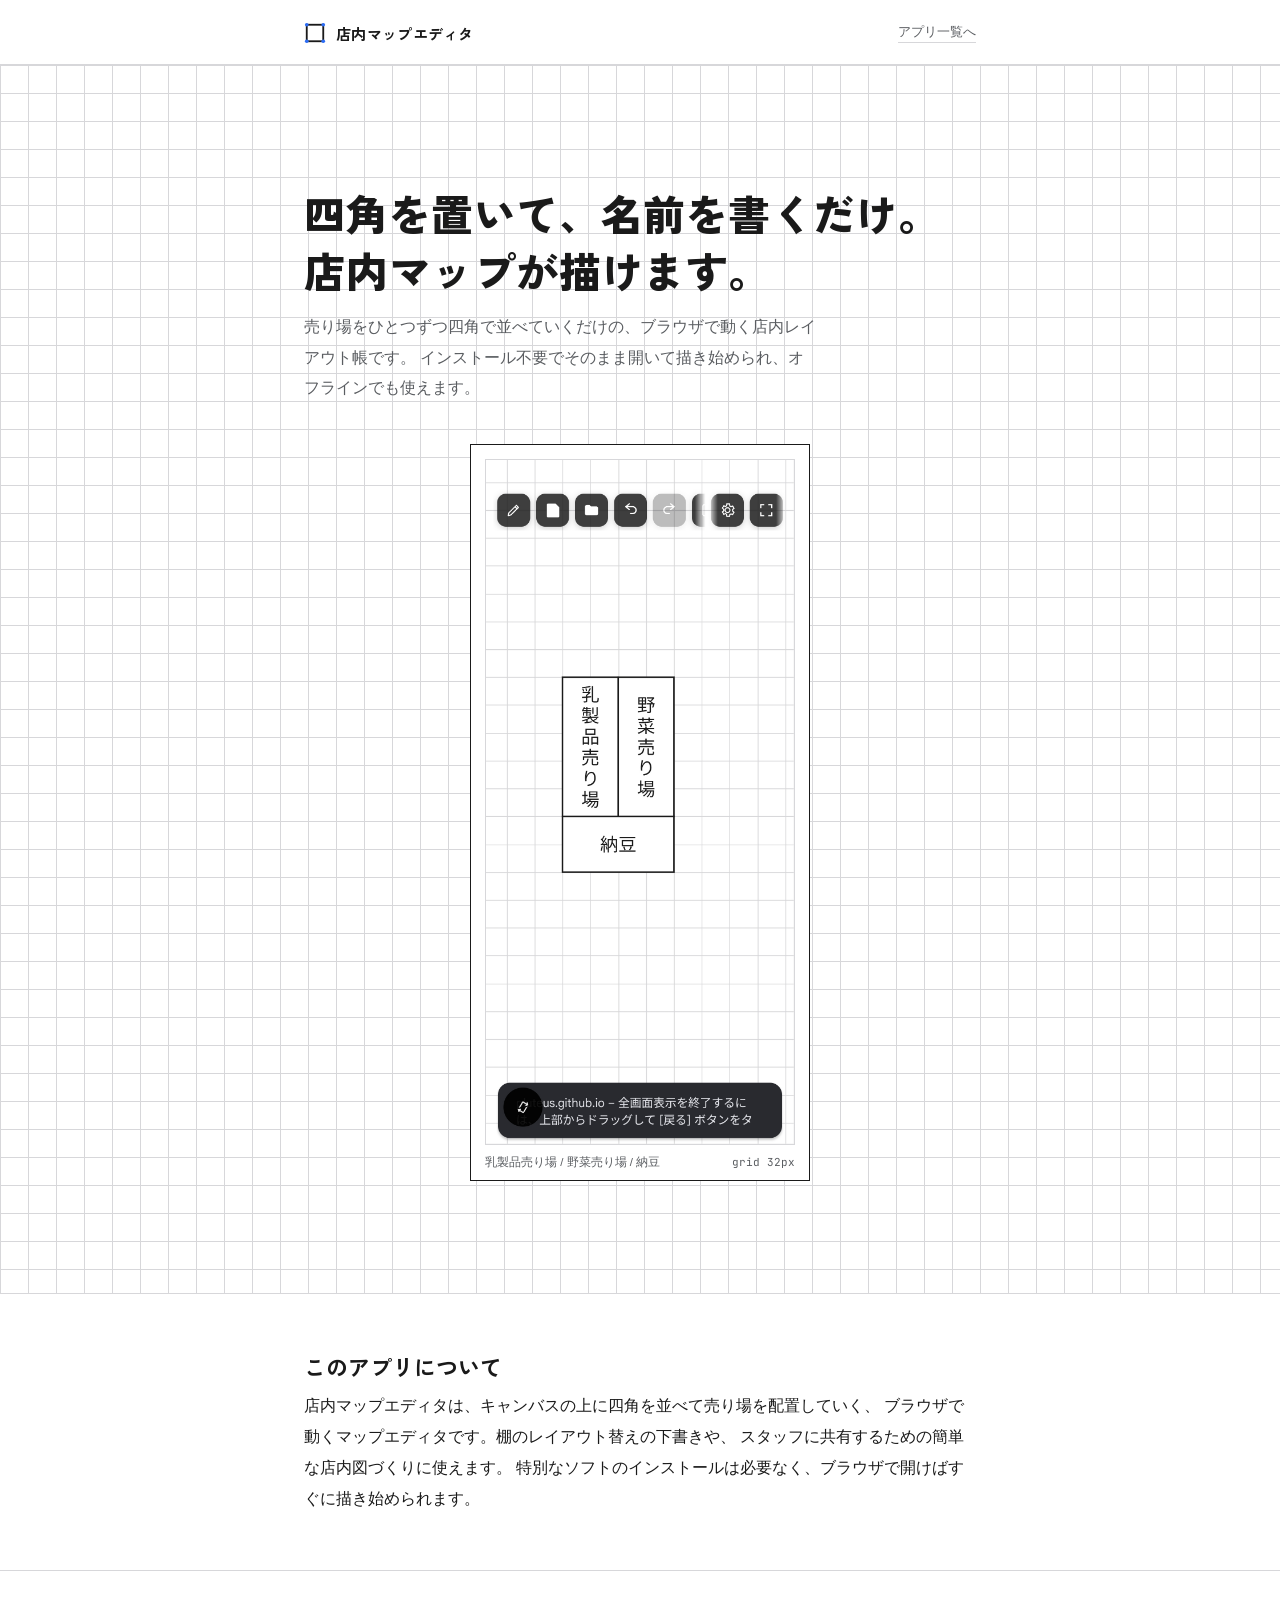
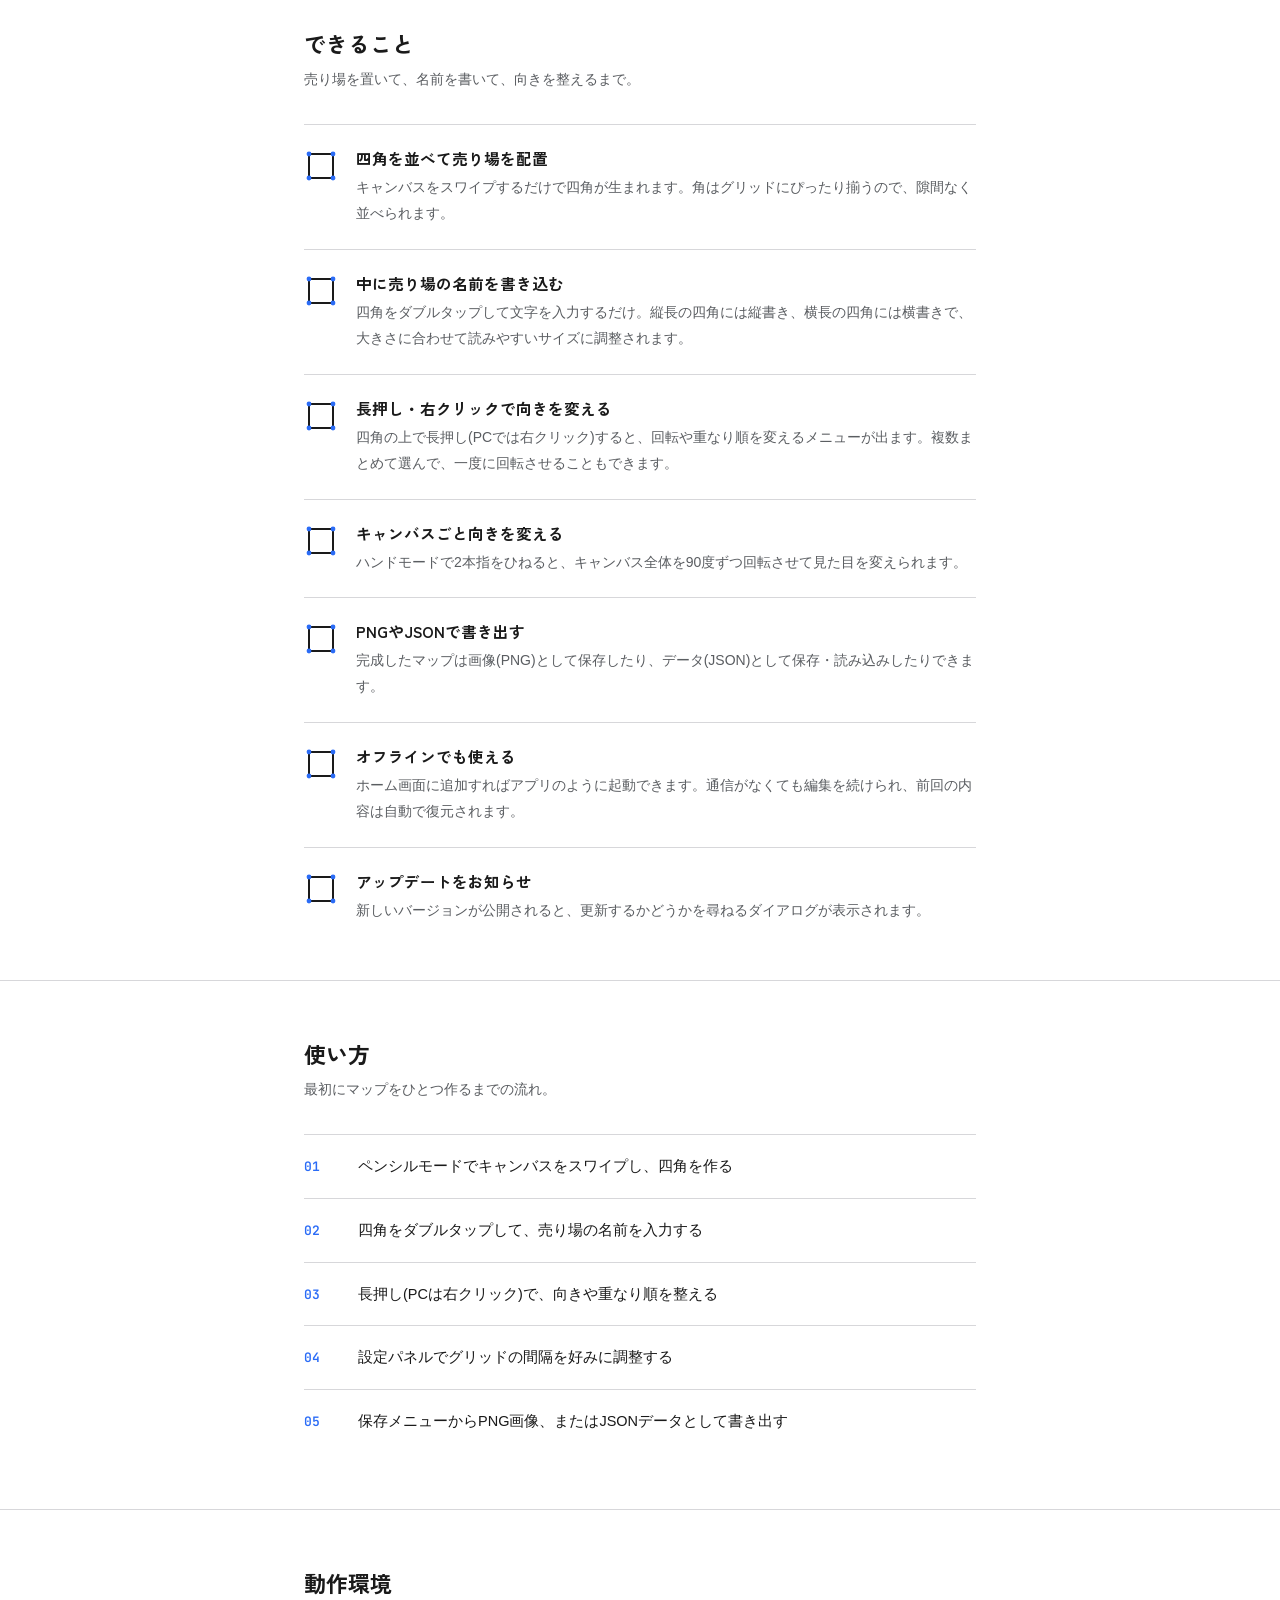
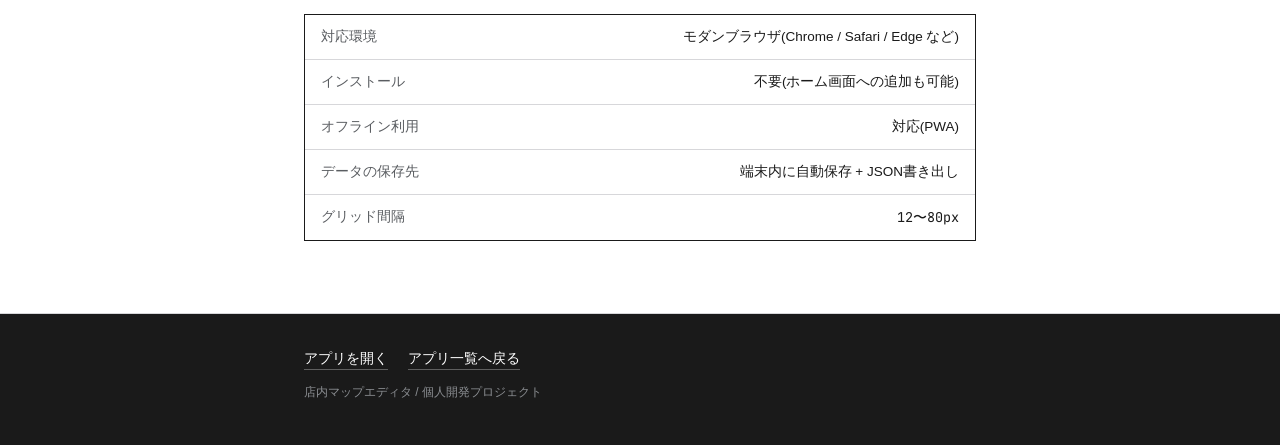
==== about.html @ 5643bb87 "Add files via upload" ====
<!DOCTYPE html>
<html lang="ja">
<head>
<meta charset="UTF-8">
<meta name="viewport" content="width=device-width, initial-scale=1">
<title>店内マップエディタ について</title>
<meta name="description" content="四角を並べて売り場を配置していく、ブラウザで動く店内マップ作成ツールの紹介ページ。">
<link rel="preconnect" href="https://fonts.googleapis.com">
<link rel="preconnect" href="https://fonts.gstatic.com" crossorigin>
<link href="https://fonts.googleapis.com/css2?family=Zen+Kaku+Gothic+New:wght@500;700;900&family=JetBrains+Mono:wght@500;600&display=swap" rel="stylesheet">
<style>
  :root{
    --paper:#ffffff;
    --wash:#eceef0;
    --grid:#d7d7da;
    --ink:#1a1a1a;
    --ink-soft:#5a5d61;
    --accent:#2b6cf6;
    --accent-soft:rgba(43,108,246,0.12);
  }

  *{ box-sizing:border-box; }

  html,body{
    margin:0;
    padding:0;
    background:var(--wash);
    color:var(--ink);
    font-family:-apple-system, BlinkMacSystemFont, "Hiragino Sans", "Yu Gothic", sans-serif;
    font-feature-settings:"palt";
  }

  h1,h2,h3,.brand-word{
    font-family:"Zen Kaku Gothic New", -apple-system, BlinkMacSystemFont, "Hiragino Sans", "Yu Gothic", sans-serif;
  }

  .mono{
    font-family:"JetBrains Mono", ui-monospace, SFMono-Regular, Menlo, monospace;
  }

  a{ color:inherit; }

  .wrap{
    max-width:720px;
    margin:0 auto;
    padding:0 24px;
  }

  /* ---------- header ---------- */
  header.top{
    padding:22px 0 20px;
    border-bottom:1px solid var(--grid);
    background:var(--paper);
  }
  header.top .wrap{
    display:flex;
    align-items:center;
    justify-content:space-between;
  }
  .brand{
    display:flex;
    align-items:center;
    gap:10px;
  }
  .brand-mark{ width:22px; height:22px; flex:0 0 auto; }
  .brand-word{
    font-weight:700;
    font-size:15px;
    letter-spacing:0.02em;
  }
  .back-link{
    font-size:13px;
    color:var(--ink-soft);
    text-decoration:none;
    border-bottom:1px solid var(--grid);
    padding-bottom:1px;
  }
  .back-link:hover{ color:var(--accent); border-color:var(--accent); }

  /* ---------- hero ---------- */
  .hero{
    background:
      linear-gradient(var(--grid) 1px, transparent 1px),
      linear-gradient(90deg, var(--grid) 1px, transparent 1px),
      var(--paper);
    background-size:28px 28px, 28px 28px, auto;
    padding:64px 0 56px;
    border-bottom:1px solid var(--grid);
  }
  .hero h1{
    font-size:clamp(30px, 6vw, 42px);
    font-weight:900;
    line-height:1.35;
    letter-spacing:0.01em;
    margin:0 0 14px;
  }
  .hero p.lead{
    font-size:16px;
    line-height:1.9;
    color:var(--ink-soft);
    max-width:32em;
    margin:0 0 40px;
  }

  .shot-frame{
    background:var(--paper);
    border:1px solid var(--ink);
    padding:14px 14px 10px;
    max-width:340px;
    margin:0 auto;
  }
  .shot-frame img{
    display:block;
    width:100%;
    height:auto;
    border:1px solid var(--grid);
  }
  .shot-caption{
    display:flex;
    justify-content:space-between;
    align-items:baseline;
    margin-top:10px;
    font-size:11.5px;
    color:var(--ink-soft);
  }
  .shot-caption .mono{ font-size:11px; }

  /* ---------- section shell ---------- */
  section{
    background:var(--paper);
    border-bottom:1px solid var(--grid);
  }
  section .wrap{ padding:56px 24px; }
  section h2{
    font-size:22px;
    font-weight:700;
    margin:0 0 8px;
  }
  section .section-note{
    font-size:14px;
    color:var(--ink-soft);
    margin:0 0 32px;
    line-height:1.8;
  }
  .intro p{
    font-size:15.5px;
    line-height:2;
    margin:0;
  }

  /* ---------- feature legend ---------- */
  .legend-row{
    display:flex;
    gap:18px;
    padding:22px 0;
    border-top:1px solid var(--grid);
  }
  .legend-row:last-child{ padding-bottom:0; }
  .legend-chip{ flex:0 0 auto; width:34px; height:34px; margin-top:2px; }
  .legend-body h3{
    font-size:15.5px;
    font-weight:700;
    margin:0 0 6px;
  }
  .legend-body p{
    font-size:14px;
    line-height:1.85;
    color:var(--ink-soft);
    margin:0;
  }

  /* ---------- steps ---------- */
  .step-row{
    display:flex;
    gap:20px;
    align-items:baseline;
    padding:18px 0;
    border-top:1px solid var(--grid);
  }
  .step-row .step-no{
    flex:0 0 34px;
    font-size:13px;
    color:var(--accent);
    font-weight:600;
  }
  .step-row p{
    margin:0;
    font-size:14.5px;
    line-height:1.85;
  }

  /* ---------- spec sheet ---------- */
  .spec-sheet{
    border:1px solid var(--ink);
  }
  .spec-row{
    display:flex;
    justify-content:space-between;
    gap:16px;
    padding:13px 16px;
    border-top:1px solid var(--grid);
    font-size:13.5px;
  }
  .spec-row:first-child{ border-top:none; }
  .spec-row dt{ color:var(--ink-soft); }
  .spec-row dd{ margin:0; text-align:right; }

  /* ---------- footer ---------- */
  footer{
    background:var(--ink);
    color:#c9cbce;
  }
  footer .wrap{
    padding:36px 24px 44px;
    display:flex;
    flex-direction:column;
    gap:14px;
  }
  footer .foot-links{
    display:flex;
    gap:20px;
    flex-wrap:wrap;
  }
  footer a{
    color:#ffffff;
    text-decoration:none;
    font-size:13.5px;
    border-bottom:1px solid rgba(255,255,255,0.3);
    padding-bottom:1px;
  }
  footer a:hover{ border-color:#ffffff; }
  footer .credit{ font-size:12px; color:#8b8e92; }

  @media (max-width:520px){
    section .wrap{ padding:44px 20px; }
    .hero{ padding:48px 0 40px; }
  }
</style>
</head>
<body>

<header class="top">
  <div class="wrap">
    <div class="brand">
      <svg class="brand-mark" viewBox="0 0 24 24">
        <rect x="3" y="3" width="18" height="18" fill="none" stroke="#1a1a1a" stroke-width="2"/>
        <circle cx="3" cy="3" r="2" fill="#2b6cf6"/>
        <circle cx="21" cy="3" r="2" fill="#2b6cf6"/>
        <circle cx="3" cy="21" r="2" fill="#2b6cf6"/>
        <circle cx="21" cy="21" r="2" fill="#2b6cf6"/>
      </svg>
      <span class="brand-word">店内マップエディタ</span>
    </div>
    <a class="back-link" href="../index.html">アプリ一覧へ</a>
  </div>
</header>

<section class="hero">
  <div class="wrap">
    <h1>四角を置いて、名前を書くだけ。<br>店内マップが描けます。</h1>
    <p class="lead">
      売り場をひとつずつ四角で並べていくだけの、ブラウザで動く店内レイアウト帳です。
      インストール不要でそのまま開いて描き始められ、オフラインでも使えます。
    </p>

    <div class="shot-frame">
      <img src="screenshot.jpg" alt="店内マップエディタの画面。乳製品売り場・野菜売り場・納豆の3つの四角がグリッド上に配置されている。">
      <div class="shot-caption">
        <span>乳製品売り場 / 野菜売り場 / 納豆</span>
        <span class="mono">grid 32px</span>
      </div>
    </div>
  </div>
</section>

<section class="intro">
  <div class="wrap">
    <h2>このアプリについて</h2>
    <p>
      店内マップエディタは、キャンバスの上に四角を並べて売り場を配置していく、
      ブラウザで動くマップエディタです。棚のレイアウト替えの下書きや、
      スタッフに共有するための簡単な店内図づくりに使えます。
      特別なソフトのインストールは必要なく、ブラウザで開けばすぐに描き始められます。
    </p>
  </div>
</section>

<section class="features">
  <div class="wrap">
    <h2>できること</h2>
    <p class="section-note">売り場を置いて、名前を書いて、向きを整えるまで。</p>

    <div class="legend-row">
      <svg class="legend-chip" viewBox="0 0 34 34">
        <rect x="5" y="5" width="24" height="24" fill="none" stroke="#1a1a1a" stroke-width="2"/>
        <circle cx="5" cy="5" r="2.4" fill="#2b6cf6"/><circle cx="29" cy="5" r="2.4" fill="#2b6cf6"/>
        <circle cx="5" cy="29" r="2.4" fill="#2b6cf6"/><circle cx="29" cy="29" r="2.4" fill="#2b6cf6"/>
      </svg>
      <div class="legend-body">
        <h3>四角を並べて売り場を配置</h3>
        <p>キャンバスをスワイプするだけで四角が生まれます。角はグリッドにぴったり揃うので、隙間なく並べられます。</p>
      </div>
    </div>

    <div class="legend-row">
      <svg class="legend-chip" viewBox="0 0 34 34">
        <rect x="5" y="5" width="24" height="24" fill="none" stroke="#1a1a1a" stroke-width="2"/>
        <circle cx="5" cy="5" r="2.4" fill="#2b6cf6"/><circle cx="29" cy="5" r="2.4" fill="#2b6cf6"/>
        <circle cx="5" cy="29" r="2.4" fill="#2b6cf6"/><circle cx="29" cy="29" r="2.4" fill="#2b6cf6"/>
      </svg>
      <div class="legend-body">
        <h3>中に売り場の名前を書き込む</h3>
        <p>四角をダブルタップして文字を入力するだけ。縦長の四角には縦書き、横長の四角には横書きで、大きさに合わせて読みやすいサイズに調整されます。</p>
      </div>
    </div>

    <div class="legend-row">
      <svg class="legend-chip" viewBox="0 0 34 34">
        <rect x="5" y="5" width="24" height="24" fill="none" stroke="#1a1a1a" stroke-width="2"/>
        <circle cx="5" cy="5" r="2.4" fill="#2b6cf6"/><circle cx="29" cy="5" r="2.4" fill="#2b6cf6"/>
        <circle cx="5" cy="29" r="2.4" fill="#2b6cf6"/><circle cx="29" cy="29" r="2.4" fill="#2b6cf6"/>
      </svg>
      <div class="legend-body">
        <h3>長押し・右クリックで向きを変える</h3>
        <p>四角の上で長押し(PCでは右クリック)すると、回転や重なり順を変えるメニューが出ます。複数まとめて選んで、一度に回転させることもできます。</p>
      </div>
    </div>

    <div class="legend-row">
      <svg class="legend-chip" viewBox="0 0 34 34">
        <rect x="5" y="5" width="24" height="24" fill="none" stroke="#1a1a1a" stroke-width="2"/>
        <circle cx="5" cy="5" r="2.4" fill="#2b6cf6"/><circle cx="29" cy="5" r="2.4" fill="#2b6cf6"/>
        <circle cx="5" cy="29" r="2.4" fill="#2b6cf6"/><circle cx="29" cy="29" r="2.4" fill="#2b6cf6"/>
      </svg>
      <div class="legend-body">
        <h3>キャンバスごと向きを変える</h3>
        <p>ハンドモードで2本指をひねると、キャンバス全体を90度ずつ回転させて見た目を変えられます。</p>
      </div>
    </div>

    <div class="legend-row">
      <svg class="legend-chip" viewBox="0 0 34 34">
        <rect x="5" y="5" width="24" height="24" fill="none" stroke="#1a1a1a" stroke-width="2"/>
        <circle cx="5" cy="5" r="2.4" fill="#2b6cf6"/><circle cx="29" cy="5" r="2.4" fill="#2b6cf6"/>
        <circle cx="5" cy="29" r="2.4" fill="#2b6cf6"/><circle cx="29" cy="29" r="2.4" fill="#2b6cf6"/>
      </svg>
      <div class="legend-body">
        <h3>PNGやJSONで書き出す</h3>
        <p>完成したマップは画像(PNG)として保存したり、データ(JSON)として保存・読み込みしたりできます。</p>
      </div>
    </div>

    <div class="legend-row">
      <svg class="legend-chip" viewBox="0 0 34 34">
        <rect x="5" y="5" width="24" height="24" fill="none" stroke="#1a1a1a" stroke-width="2"/>
        <circle cx="5" cy="5" r="2.4" fill="#2b6cf6"/><circle cx="29" cy="5" r="2.4" fill="#2b6cf6"/>
        <circle cx="5" cy="29" r="2.4" fill="#2b6cf6"/><circle cx="29" cy="29" r="2.4" fill="#2b6cf6"/>
      </svg>
      <div class="legend-body">
        <h3>オフラインでも使える</h3>
        <p>ホーム画面に追加すればアプリのように起動できます。通信がなくても編集を続けられ、前回の内容は自動で復元されます。</p>
      </div>
    </div>

    <div class="legend-row">
      <svg class="legend-chip" viewBox="0 0 34 34">
        <rect x="5" y="5" width="24" height="24" fill="none" stroke="#1a1a1a" stroke-width="2"/>
        <circle cx="5" cy="5" r="2.4" fill="#2b6cf6"/><circle cx="29" cy="5" r="2.4" fill="#2b6cf6"/>
        <circle cx="5" cy="29" r="2.4" fill="#2b6cf6"/><circle cx="29" cy="29" r="2.4" fill="#2b6cf6"/>
      </svg>
      <div class="legend-body">
        <h3>アップデートをお知らせ</h3>
        <p>新しいバージョンが公開されると、更新するかどうかを尋ねるダイアログが表示されます。</p>
      </div>
    </div>
  </div>
</section>

<section class="howto">
  <div class="wrap">
    <h2>使い方</h2>
    <p class="section-note">最初にマップをひとつ作るまでの流れ。</p>

    <div class="step-row">
      <span class="step-no mono">01</span>
      <p>ペンシルモードでキャンバスをスワイプし、四角を作る</p>
    </div>
    <div class="step-row">
      <span class="step-no mono">02</span>
      <p>四角をダブルタップして、売り場の名前を入力する</p>
    </div>
    <div class="step-row">
      <span class="step-no mono">03</span>
      <p>長押し(PCは右クリック)で、向きや重なり順を整える</p>
    </div>
    <div class="step-row">
      <span class="step-no mono">04</span>
      <p>設定パネルでグリッドの間隔を好みに調整する</p>
    </div>
    <div class="step-row">
      <span class="step-no mono">05</span>
      <p>保存メニューからPNG画像、またはJSONデータとして書き出す</p>
    </div>
  </div>
</section>

<section class="spec">
  <div class="wrap">
    <h2>動作環境</h2>
    <dl class="spec-sheet">
      <div class="spec-row"><dt>対応環境</dt><dd>モダンブラウザ(Chrome / Safari / Edge など)</dd></div>
      <div class="spec-row"><dt>インストール</dt><dd>不要(ホーム画面への追加も可能)</dd></div>
      <div class="spec-row"><dt>オフライン利用</dt><dd>対応(PWA)</dd></div>
      <div class="spec-row"><dt>データの保存先</dt><dd>端末内に自動保存 + JSON書き出し</dd></div>
      <div class="spec-row"><dt>グリッド間隔</dt><dd class="mono">12〜80px</dd></div>
    </dl>
  </div>
</section>

<footer>
  <div class="wrap">
    <div class="foot-links">
      <a href="./index.html">アプリを開く</a>
      <a href="../index.html">アプリ一覧へ戻る</a>
    </div>
    <div class="credit">店内マップエディタ / 個人開発プロジェクト</div>
  </div>
</footer>

</body>
</html>
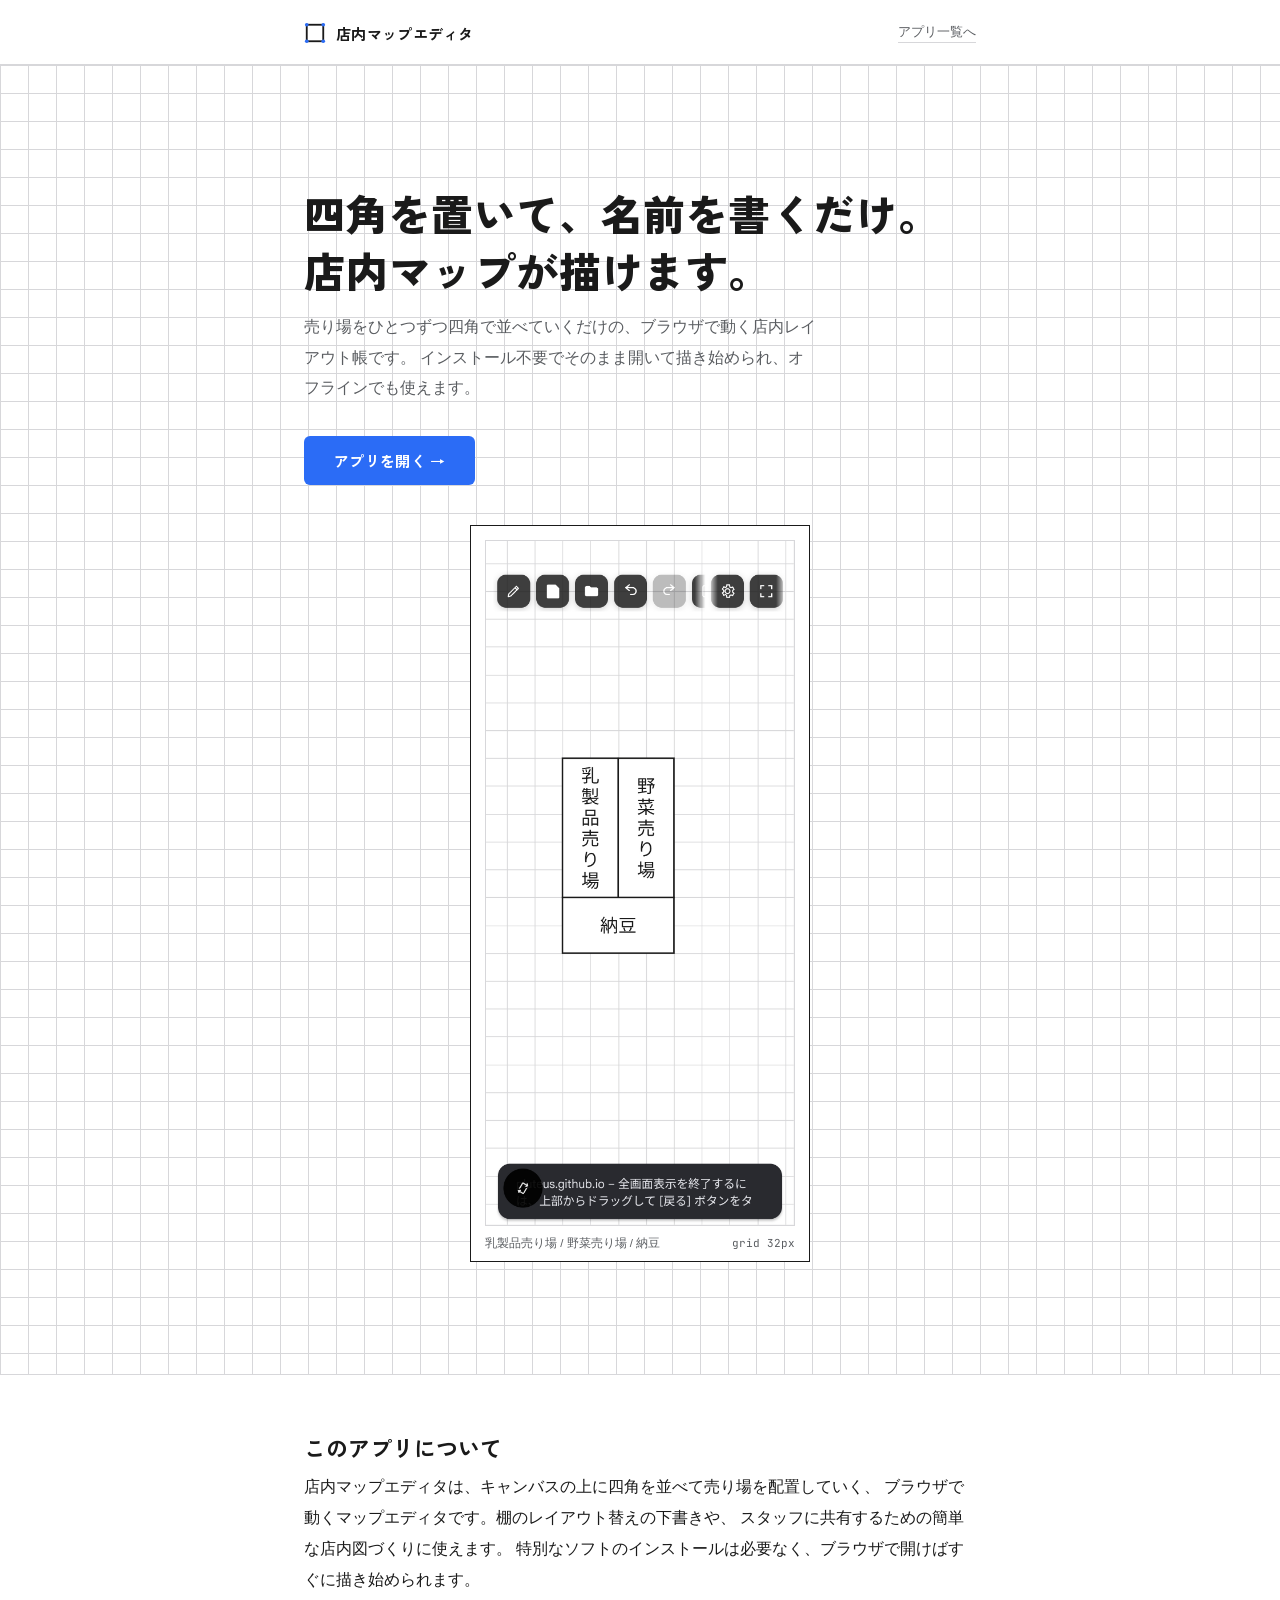
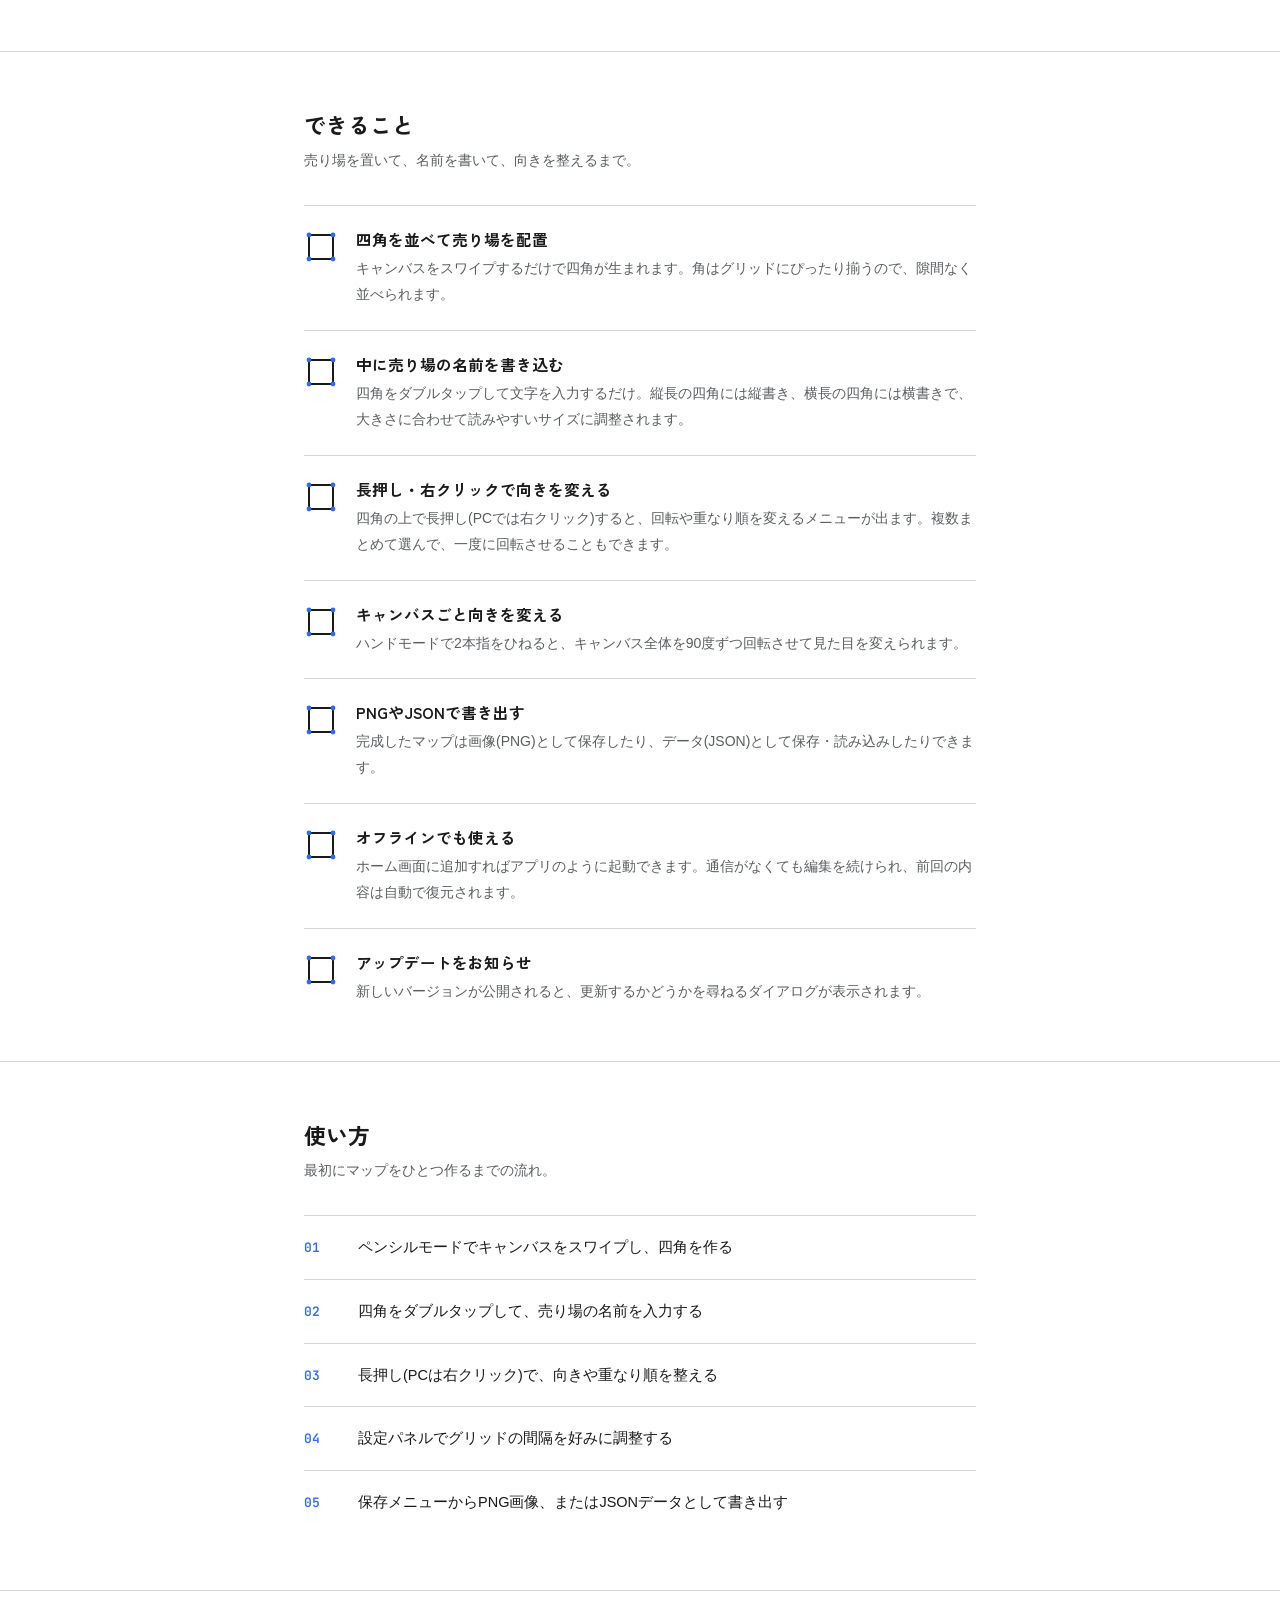
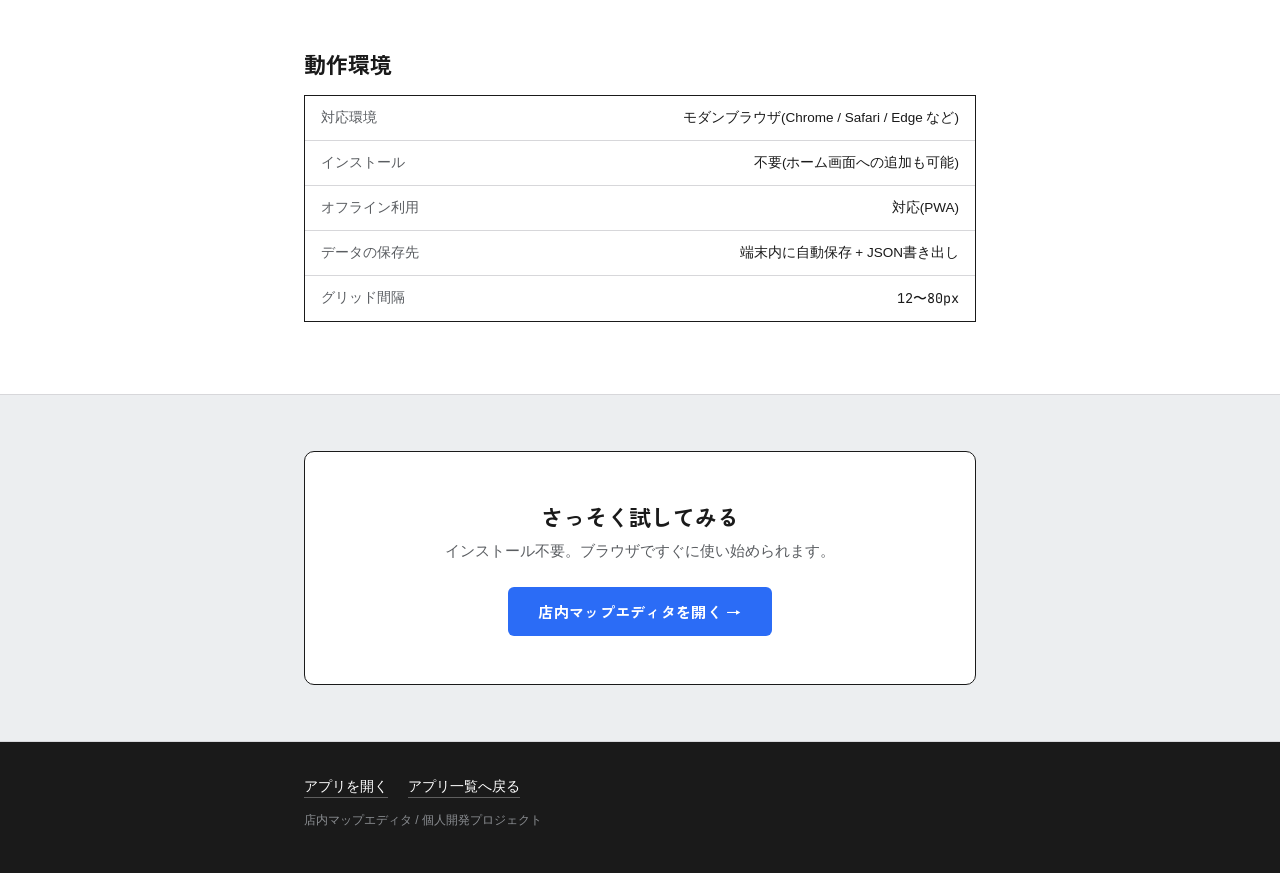
==== commit d9ccddfb: "Add files via upload" ====
--- a/about.html
+++ b/about.html
@@ -99,8 +99,24 @@
     line-height:1.9;
     color:var(--ink-soft);
     max-width:32em;
-    margin:0 0 40px;
-  }
+    margin:0 0 32px;
+  }
+
+  .cta-btn{
+    display:inline-block;
+    background:var(--accent);
+    color:#ffffff;
+    font-family:"Zen Kaku Gothic New", -apple-system, BlinkMacSystemFont, "Hiragino Sans", "Yu Gothic", sans-serif;
+    font-weight:700;
+    font-size:15px;
+    letter-spacing:0.02em;
+    padding:14px 30px;
+    border-radius:6px;
+    text-decoration:none;
+    transition:opacity 0.2s, transform 0.2s;
+  }
+  .cta-btn:hover{ opacity:0.88; transform:translateY(-1px); }
+  .hero .cta-btn{ margin-bottom:40px; }
 
   .shot-frame{
     background:var(--paper);
@@ -204,6 +220,28 @@
   .spec-row:first-child{ border-top:none; }
   .spec-row dt{ color:var(--ink-soft); }
   .spec-row dd{ margin:0; text-align:right; }
+
+  /* ---------- bottom CTA ---------- */
+  .cta-section{
+    background:var(--wash);
+    text-align:center;
+  }
+  .cta-box{
+    background:var(--paper);
+    border:1px solid var(--ink);
+    border-radius:10px;
+    padding:48px 32px;
+  }
+  .cta-box h2{
+    font-size:22px;
+    font-weight:700;
+    margin:0 0 10px;
+  }
+  .cta-box p{
+    font-size:14.5px;
+    color:var(--ink-soft);
+    margin:0 0 26px;
+  }
 
   /* ---------- footer ---------- */
   footer{
@@ -262,6 +300,8 @@
       売り場をひとつずつ四角で並べていくだけの、ブラウザで動く店内レイアウト帳です。
       インストール不要でそのまま開いて描き始められ、オフラインでも使えます。
     </p>
+
+    <a class="cta-btn" href="./index.html">アプリを開く →</a>
 
     <div class="shot-frame">
       <img src="screenshot.jpg" alt="店内マップエディタの画面。乳製品売り場・野菜売り場・納豆の3つの四角がグリッド上に配置されている。">
@@ -417,6 +457,16 @@
   </div>
 </section>
 
+<section class="cta-section">
+  <div class="wrap">
+    <div class="cta-box">
+      <h2>さっそく試してみる</h2>
+      <p>インストール不要。ブラウザですぐに使い始められます。</p>
+      <a class="cta-btn" href="./index.html">店内マップエディタを開く →</a>
+    </div>
+  </div>
+</section>
+
 <footer>
   <div class="wrap">
     <div class="foot-links">
